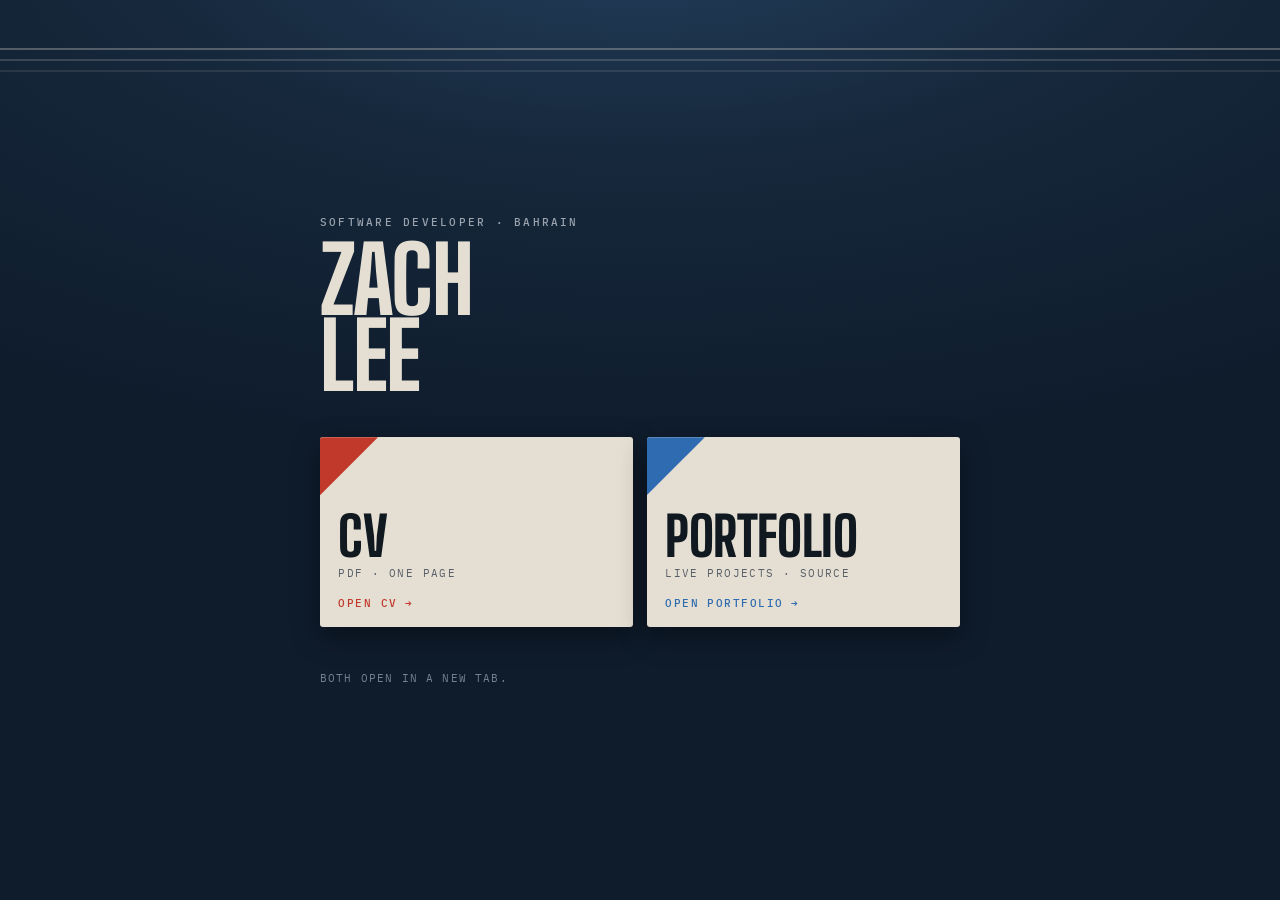
==== scan/index.html @ 22866eae "Create index.html" ====
<!doctype html>
<html lang="en">
<head>
<meta charset="utf-8">
<meta name="viewport" content="width=device-width, initial-scale=1">
<title>Zach Lee — CV or portfolio</title>
<meta name="description" content="Pick one: Zach Lee's CV, or his portfolio of projects.">
<meta name="theme-color" content="#16283C">

<link rel="preconnect" href="https://fonts.googleapis.com">
<link rel="preconnect" href="https://fonts.gstatic.com" crossorigin>
<link href="https://fonts.googleapis.com/css2?family=Big+Shoulders+Display:wght@500;700;800&family=IBM+Plex+Mono:wght@400;500&family=IBM+Plex+Sans:wght@400;500&display=swap" rel="stylesheet">

<style>
  :root{
    --ring:#16283C;
    --ring-deep:#0F1C2C;
    --canvas:#E4DFD2;
    --canvas-dim:#9AA3AE;
    --ink:#101820;
    --slate:#5A6069;
    --red:#C0392B;
    --blue:#2E6BB0;
  }

  *{box-sizing:border-box;margin:0;padding:0}
  html,body{height:100%}

  body{
    background:radial-gradient(90% 60% at 50% -10%, #24405E 0%, var(--ring) 45%, var(--ring-deep) 100%);
    background-attachment:fixed;
    color:var(--canvas);
    font-family:'IBM Plex Sans',system-ui,-apple-system,sans-serif;
    -webkit-font-smoothing:antialiased;
  }

  /* three ropes across the top — the only ornament on the page */
  .ropes{
    position:absolute;
    top:clamp(1.5rem,6vh,3rem);
    left:0;right:0;
    display:flex;
    flex-direction:column;
    gap:9px;
    pointer-events:none;
  }
  .ropes span{
    display:block;
    height:2px;
    background:var(--canvas);
    transform-origin:left center;
    animation:draw .7s cubic-bezier(.2,.7,.3,1) backwards;
  }
  .ropes span:nth-child(1){opacity:.30}
  .ropes span:nth-child(2){opacity:.18;animation-delay:.06s}
  .ropes span:nth-child(3){opacity:.10;animation-delay:.12s}

  main{
    position:relative;
    min-height:100%;
    max-width:720px;
    margin:0 auto;
    padding:clamp(1.25rem,5vw,2.5rem);
    display:flex;
    flex-direction:column;
    justify-content:center;
    gap:clamp(1.75rem,5vh,2.75rem);
  }

  .tagline{
    font-family:'IBM Plex Mono',ui-monospace,monospace;
    font-size:.7rem;
    font-weight:500;
    letter-spacing:.2em;
    text-transform:uppercase;
    color:var(--canvas-dim);
    margin-bottom:.85rem;
  }

  h1{
    font-family:'Big Shoulders Display','Arial Narrow',sans-serif;
    font-weight:800;
    font-size:clamp(3.4rem,17vw,5.75rem);
    line-height:.82;
    letter-spacing:-.015em;
    text-transform:uppercase;
  }

  .bill{animation:rise .55s ease-out backwards}

  .choices{
    display:grid;
    grid-template-columns:1fr;
    gap:.85rem;
  }
  @media (min-width:640px){
    .choices{grid-template-columns:1fr 1fr}
  }

  .slot{animation:rise .55s ease-out backwards}
  .slot:nth-child(1){animation-delay:.14s}
  .slot:nth-child(2){animation-delay:.22s}

  .choice{
    position:relative;
    display:flex;
    flex-direction:column;
    justify-content:flex-end;
    gap:.3rem;
    height:100%;
    min-height:min(30vh,190px);
    padding:1.15rem 1.15rem 1.05rem;
    background:var(--canvas);
    color:var(--ink);
    text-decoration:none;
    border-radius:3px;
    overflow:hidden;
    box-shadow:0 10px 28px rgba(0,0,0,.38);
    transition:transform .18s ease,box-shadow .18s ease;
  }
  .choice:hover,.choice:focus-visible{
    transform:translateY(-4px);
    box-shadow:0 20px 44px rgba(0,0,0,.5);
  }
  .choice:active{transform:translateY(-1px)}
  .choice:focus-visible{outline:3px solid var(--canvas);outline-offset:4px}

  .choice--cv{--accent:var(--red)}
  .choice--work{--accent:var(--blue)}

  /* corner pad */
  .pad{
    position:absolute;
    top:0;left:0;
    width:58px;height:58px;
    background:var(--accent);
    clip-path:polygon(0 0,100% 0,0 100%);
    transition:width .22s ease,height .22s ease;
  }
  .choice:hover .pad,.choice:focus-visible .pad{width:76px;height:76px}

  .word{
    font-family:'Big Shoulders Display','Arial Narrow',sans-serif;
    font-weight:800;
    font-size:clamp(2.5rem,10vw,3.4rem);
    line-height:.88;
    letter-spacing:-.01em;
    text-transform:uppercase;
  }

  .meta{
    font-family:'IBM Plex Mono',ui-monospace,monospace;
    font-size:.68rem;
    letter-spacing:.13em;
    text-transform:uppercase;
    color:var(--slate);
  }

  .go{
    margin-top:.75rem;
    display:inline-flex;
    align-items:center;
    gap:.45rem;
    font-family:'IBM Plex Mono',ui-monospace,monospace;
    font-size:.7rem;
    font-weight:500;
    letter-spacing:.13em;
    text-transform:uppercase;
    color:var(--accent);
  }
  .go::after{
    content:"→";
    transition:transform .18s ease;
  }
  .choice:hover .go::after,.choice:focus-visible .go::after{transform:translateX(4px)}

  .foot{
    font-family:'IBM Plex Mono',ui-monospace,monospace;
    font-size:.66rem;
    letter-spacing:.11em;
    text-transform:uppercase;
    color:var(--canvas-dim);
    opacity:.75;
  }

  @keyframes draw{
    from{transform:scaleX(0)}
    to{transform:scaleX(1)}
  }
  @keyframes rise{
    from{opacity:0;transform:translateY(14px)}
    to{opacity:1;transform:none}
  }

  @media (prefers-reduced-motion:reduce){
    *{animation:none!important;transition:none!important}
  }
</style>
</head>
<body>

<div class="ropes" aria-hidden="true"><span></span><span></span><span></span></div>

<main>
  <header class="bill">
    <p class="tagline">Software developer · Bahrain</p>
    <h1>Zach<br>Lee</h1>
  </header>

  <nav class="choices" aria-label="Choose what to open">
    <div class="slot">
      <a class="choice choice--cv" href="https://zlee30.github.io/portfolio/ZacharyLeeCV26.pdf" target="_blank" rel="noopener">
        <span class="pad" aria-hidden="true"></span>
        <span class="word">CV</span>
        <span class="meta">PDF · one page</span>
        <span class="go">Open CV</span>
      </a>
    </div>

    <div class="slot">
      <a class="choice choice--work" href="https://zlee30.github.io/portfolio/" target="_blank" rel="noopener">
        <span class="pad" aria-hidden="true"></span>
        <span class="word">Portfolio</span>
        <span class="meta">Live projects · source</span>
        <span class="go">Open portfolio</span>
      </a>
    </div>
  </nav>

  <p class="foot">Both open in a new tab.</p>
</main>

</body>
</html>
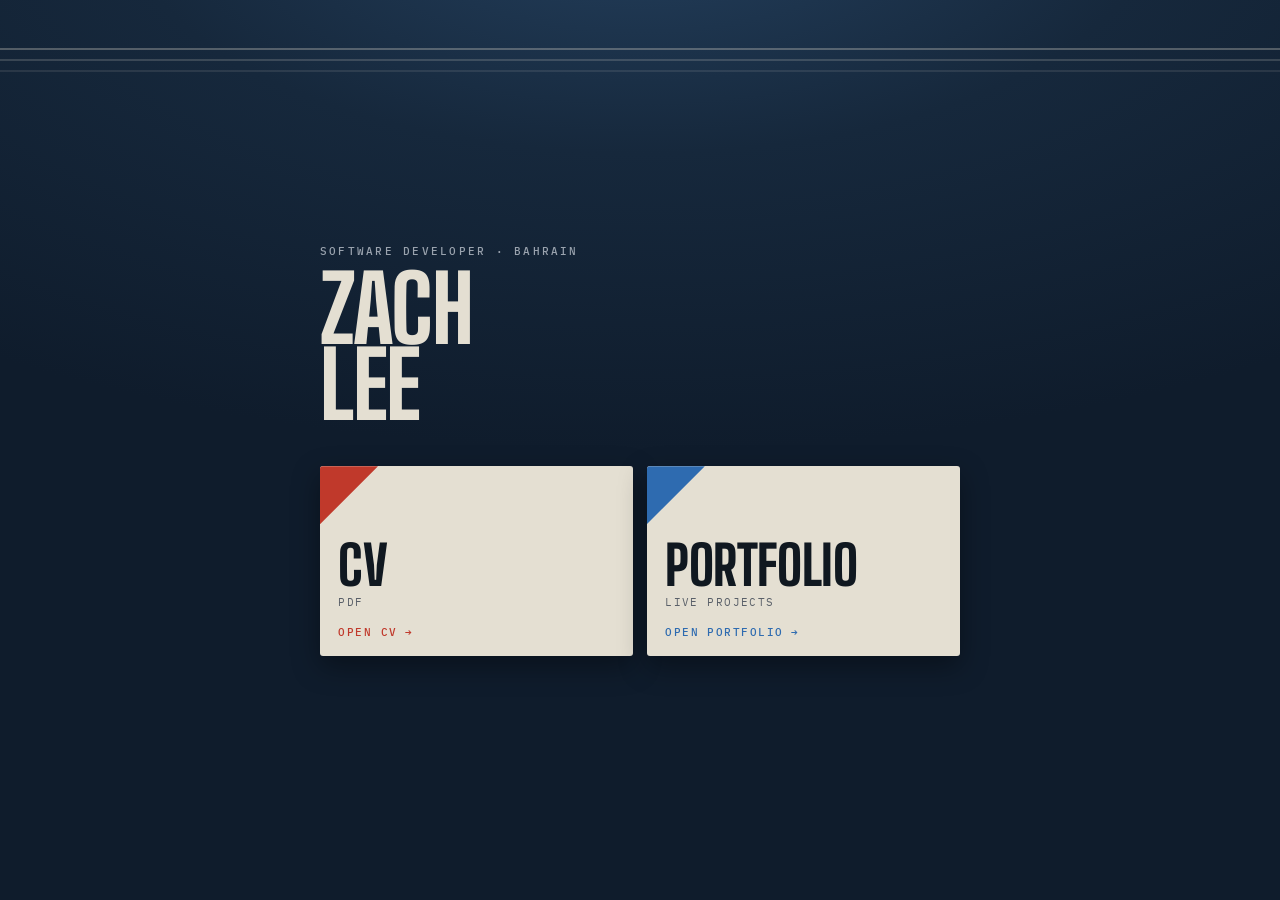
==== commit 4a5aac31: "Update index.html" ====
--- a/scan/index.html
+++ b/scan/index.html
@@ -34,7 +34,7 @@
     -webkit-font-smoothing:antialiased;
   }
 
-  /* three ropes across the top — the only ornament on the page */
+  /* three ropes across the top  */
   .ropes{
     position:absolute;
     top:clamp(1.5rem,6vh,3rem);
@@ -209,10 +209,10 @@
 
   <nav class="choices" aria-label="Choose what to open">
     <div class="slot">
-      <a class="choice choice--cv" href="https://zlee30.github.io/portfolio/ZacharyLeeCV26.pdf" target="_blank" rel="noopener">
+      <a class="choice choice--cv" href="https://zlee30.github.io/portfolio/ZacharyLeeCV.pdf" target="_blank" rel="noopener">
         <span class="pad" aria-hidden="true"></span>
         <span class="word">CV</span>
-        <span class="meta">PDF · one page</span>
+        <span class="meta">PDF</span>
         <span class="go">Open CV</span>
       </a>
     </div>
@@ -221,13 +221,13 @@
       <a class="choice choice--work" href="https://zlee30.github.io/portfolio/" target="_blank" rel="noopener">
         <span class="pad" aria-hidden="true"></span>
         <span class="word">Portfolio</span>
-        <span class="meta">Live projects · source</span>
+        <span class="meta">Live projects</span>
         <span class="go">Open portfolio</span>
       </a>
     </div>
   </nav>
 
-  <p class="foot">Both open in a new tab.</p>
+
 </main>
 
 </body>
